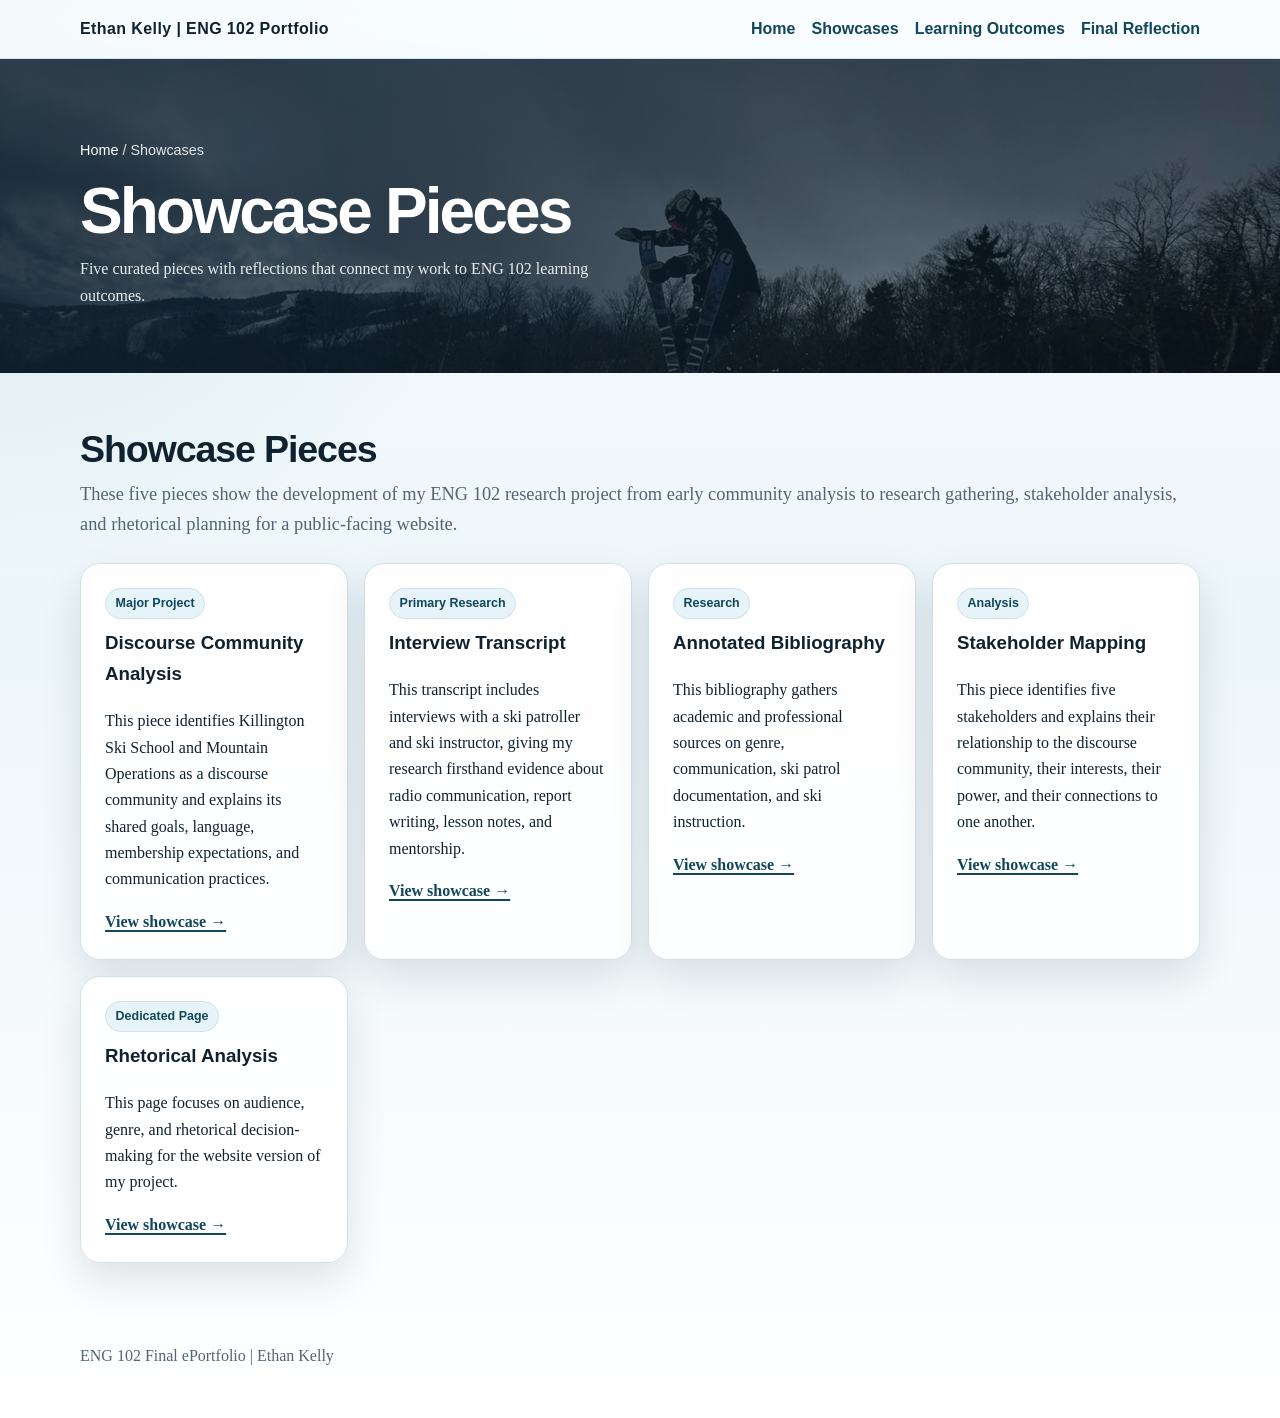
==== showcases.html @ 4ae59f8a "Publish site files for GitHub Pages" ====
<!doctype html><html lang="en"><head><meta charset="utf-8"><meta name="viewport" content="width=device-width, initial-scale=1"><title>Showcases | ENG 102 ePortfolio</title><link rel="stylesheet" href="assets/style.css"></head><body class="banner-jump"><header class="site-header"><nav class="nav"><div class="brand">Ethan Kelly | ENG 102 Portfolio</div><div class="nav-links"><a href="index.html">Home</a><a href="showcases.html">Showcases</a><a href="learning-outcomes.html">Learning Outcomes</a>
<a href="final-reflection.html">Final Reflection</a></div></nav></header><section class="page-hero"><div class="wrap"><div class="breadcrumb"><a href="index.html">Home</a> / Showcases</div><h1>Showcase Pieces</h1><p>Five curated pieces with reflections that connect my work to ENG 102 learning outcomes.</p></div></section><main><h2 class="section-title">Showcase Pieces</h2><p class="lede">These five pieces show the development of my ENG 102 research project from early community analysis to research gathering, stakeholder analysis, and rhetorical planning for a public-facing website.</p><div class="grid two"><div class="card"><span class="tag">Major Project</span><h3>Discourse Community Analysis</h3><p>This piece identifies Killington Ski School and Mountain Operations as a discourse community and explains its shared goals, language, membership expectations, and communication practices.</p><a href="discourse-community-analysis.html">View showcase →</a></div><div class="card"><span class="tag">Primary Research</span><h3>Interview Transcript</h3><p>This transcript includes interviews with a ski patroller and ski instructor, giving my research firsthand evidence about radio communication, report writing, lesson notes, and mentorship.</p><a href="interview-transcript.html">View showcase →</a></div><div class="card"><span class="tag">Research</span><h3>Annotated Bibliography</h3><p>This bibliography gathers academic and professional sources on genre, communication, ski patrol documentation, and ski instruction.</p><a href="annotated-bibliography.html">View showcase →</a></div><div class="card"><span class="tag">Analysis</span><h3>Stakeholder Mapping</h3><p>This piece identifies five stakeholders and explains their relationship to the discourse community, their interests, their power, and their connections to one another.</p><a href="stakeholder-mapping.html">View showcase →</a></div><div class="card"><span class="tag">Dedicated Page</span><h3>Rhetorical Analysis</h3><p>This page focuses on audience, genre, and rhetorical decision-making for the website version of my project.</p><a href="rhetorical-analysis.html">View showcase →</a></div></div></main><footer class="footer"><p>ENG 102 Final ePortfolio | Ethan Kelly</p></footer></body></html>
---- assets/style.css ----
:root {
  --bg: #eef5f8;
  --surface: #ffffff;
  --surface-strong: #f8fcfe;
  --text: #102230;
  --muted: #526575;
  --accent: #1f6f8b;
  --accent-dark: #12465b;
  --evergreen: #1f4136;
  --ice: #e6f4fa;
  --snow: #f9fdff;
  --border: #cfe1ea;
  --shadow: 0 18px 40px rgba(16, 34, 48, 0.12);
  --radius: 20px;
  --max-width: 1120px;
}


/* Page-specific banner images. Each uploaded ski photo is used no more than twice. */
body.banner-ridge {
  --banner-image: url("ski-group-ridge.jpg");
  --banner-position: center center;
}

body.banner-jump {
  --banner-image: url("ski-jump.jpg");
  --banner-position: center 42%;
}

body.banner-portrait {
  --banner-image: url("ski-mountain-portrait.jpg");
  --banner-position: center 38%;
}

body.banner-gradient {
  --banner-image: linear-gradient(135deg, rgba(16, 34, 48, 0.96), rgba(31, 111, 139, 0.78));
  --banner-position: center;
}

* {
  box-sizing: border-box;
}

html {
  font-size: 16px;
  scroll-behavior: smooth;
}

body {
  margin: 0;
  font-family: Georgia, "Times New Roman", serif;
  line-height: 1.65;
  color: var(--text);
  background:
    radial-gradient(circle at top left, rgba(31, 111, 139, 0.16), transparent 30%),
    linear-gradient(180deg, #f6fbfe 0%, #edf6fa 45%, #ffffff 100%);
}

a {
  color: var(--accent-dark);
}

a:hover,
a:focus-visible {
  color: var(--accent);
}

.site-header {
  position: sticky;
  top: 0;
  z-index: 10;
  backdrop-filter: blur(12px);
  background: rgba(248, 252, 254, 0.93);
  border-bottom: 1px solid rgba(207, 225, 234, 0.92);
}

.nav,
main,
.footer {
  width: min(calc(100% - 2rem), var(--max-width));
  margin: 0 auto;
}

.nav {
  display: flex;
  align-items: center;
  justify-content: space-between;
  gap: 1rem;
  padding: 1rem 0;
}

.brand,
.nav-links,
.kicker,
.btn,
.tag {
  font-family: Inter, "Segoe UI", Arial, sans-serif;
}

.brand {
  font-size: 1rem;
  font-weight: 800;
  letter-spacing: 0.025em;
}

.nav-links {
  display: flex;
  flex-wrap: wrap;
  gap: 1rem;
}

.nav-links a {
  text-decoration: none;
  font-weight: 700;
  color: var(--accent-dark);
}

.nav-links a[aria-current="page"] {
  text-decoration: underline;
  text-underline-offset: 0.25rem;
}

.hero {
  padding: 4.5rem 1rem 4rem;
  background:
    linear-gradient(90deg, rgba(16, 34, 48, 0.82), rgba(16, 34, 48, 0.45), rgba(16, 34, 48, 0.14)),
    var(--banner-image) var(--banner-position)/cover no-repeat;
  min-height: 72vh;
  display: grid;
  align-items: end;
}

.hero-inner {
  width: min(calc(100% - 2rem), 980px);
  margin: 0 auto;
  padding: 3rem;
  border: 1px solid rgba(255, 255, 255, 0.38);
  border-radius: 30px;
  background: rgba(248, 252, 254, 0.88);
  box-shadow: var(--shadow);
  backdrop-filter: blur(10px);
}

.kicker {
  display: inline-block;
  margin-bottom: 1rem;
  padding: 0.35rem 0.7rem;
  border: 1px solid rgba(31, 111, 139, 0.24);
  border-radius: 999px;
  background: rgba(230, 244, 250, 0.86);
  font-size: 0.8rem;
  font-weight: 800;
  letter-spacing: 0.14em;
  text-transform: uppercase;
  color: var(--accent-dark);
}

.hero h1,
.section-title,
.card h3,
.callout h2,
.page-hero h1 {
  font-family: Inter, "Segoe UI", Arial, sans-serif;
}

.hero h1 {
  margin: 0 0 1rem;
  font-size: clamp(2.25rem, 5vw, 4.6rem);
  line-height: 1.02;
  letter-spacing: -0.045em;
}

.hero p {
  max-width: 68ch;
  margin: 0;
  font-size: 1.13rem;
  color: #304456;
}

.hero-actions {
  display: flex;
  flex-wrap: wrap;
  gap: 0.85rem;
  margin-top: 1.75rem;
}

.btn {
  display: inline-flex;
  align-items: center;
  justify-content: center;
  min-height: 48px;
  padding: 0.8rem 1.2rem;
  border-radius: 999px;
  border: 1px solid var(--accent);
  text-decoration: none;
  font-weight: 800;
  transition: transform 160ms ease, box-shadow 160ms ease, background 160ms ease;
}

.btn:hover,
.btn:focus-visible {
  transform: translateY(-1px);
  box-shadow: 0 10px 20px rgba(31, 111, 139, 0.18);
}

.btn.primary {
  background: var(--accent);
  color: #fff;
}

.btn.secondary {
  background: rgba(255, 255, 255, 0.68);
  color: var(--accent-dark);
}

main {
  padding: 3.5rem 0 4rem;
}

.section-title {
  margin: 0 0 0.5rem;
  font-size: clamp(1.7rem, 3vw, 2.35rem);
  line-height: 1.1;
  letter-spacing: -0.03em;
}

.lede {
  margin: 0 0 1.5rem;
  font-size: 1.15rem;
  color: var(--muted);
}

.card,
.callout {
  padding: 1.5rem;
  border: 1px solid var(--border);
  border-radius: var(--radius);
  background: rgba(255, 255, 255, 0.94);
  box-shadow: var(--shadow);
}

.card + .callout {
  margin-top: 1.5rem;
}

.card p:last-child,
.callout p:last-child {
  margin-bottom: 0;
}

.callout {
  margin-top: 1.5rem;
  overflow: hidden;
  background:
    linear-gradient(135deg, rgba(18, 70, 91, 0.96), rgba(31, 65, 54, 0.94));
  color: white;
}

.callout p {
  color: rgba(255, 255, 255, 0.9);
}

.grid {
  display: grid;
  grid-template-columns: repeat(auto-fit, minmax(220px, 1fr));
  gap: 1rem;
  margin-top: 1.5rem;
}

.grid .card h3 {
  margin-top: 0;
}

.grid .card a {
  font-weight: 800;
  text-decoration-thickness: 2px;
  text-underline-offset: 0.18rem;
}

.page-hero {
  padding: 5rem 1rem 4rem;
  color: white;
  background:
    linear-gradient(90deg, rgba(16, 34, 48, 0.86), rgba(16, 34, 48, 0.5)),
    var(--banner-image) var(--banner-position)/cover no-repeat;
}

.page-hero .wrap {
  width: min(calc(100% - 2rem), var(--max-width));
  margin: 0 auto;
}

.page-hero h1 {
  margin: 0 0 0.75rem;
  font-size: clamp(2rem, 5vw, 4.1rem);
  line-height: 1.02;
  letter-spacing: -0.045em;
}

.page-hero p {
  max-width: 70ch;
  margin: 0;
  color: rgba(255, 255, 255, 0.9);
}

.breadcrumb {
  margin-bottom: 1rem;
  font-family: Inter, "Segoe UI", Arial, sans-serif;
  font-size: 0.9rem;
  color: rgba(255, 255, 255, 0.86);
}

.breadcrumb a {
  color: white;
  text-decoration: none;
}

.content-layout {
  display: grid;
  grid-template-columns: minmax(0, 1.2fr) minmax(280px, 0.75fr);
  gap: 1.25rem;
  align-items: start;
}

.embed {
  width: 100%;
  min-height: 760px;
  border: 1px solid var(--border);
  border-radius: var(--radius);
  background: white;
  box-shadow: var(--shadow);
}

.tag {
  display: inline-block;
  margin: 0 0.35rem 0.55rem 0;
  padding: 0.25rem 0.6rem;
  border-radius: 999px;
  border: 1px solid var(--border);
  background: var(--ice);
  color: var(--accent-dark);
  font-size: 0.78rem;
  font-weight: 800;
}

.outcomes-list {
  padding-left: 1.25rem;
  color: #263a48;
}

.quote {
  margin-top: 1rem;
  padding: 1rem;
  border-left: 5px solid var(--accent);
  border-radius: 12px;
  background: var(--ice);
  color: #263a48;
}

.footer {
  padding: 0 0 2rem;
  color: var(--muted);
}

@media (max-width: 820px) {
  .nav {
    flex-direction: column;
    align-items: flex-start;
  }

  .hero {
    padding-top: 3.5rem;
    min-height: auto;
  }

  .hero-inner {
    padding: 2rem 1.25rem;
  }

  .hero h1 {
    font-size: 2.35rem;
  }

  .content-layout {
    grid-template-columns: 1fr;
  }

  .embed {
    min-height: 560px;
  }
}
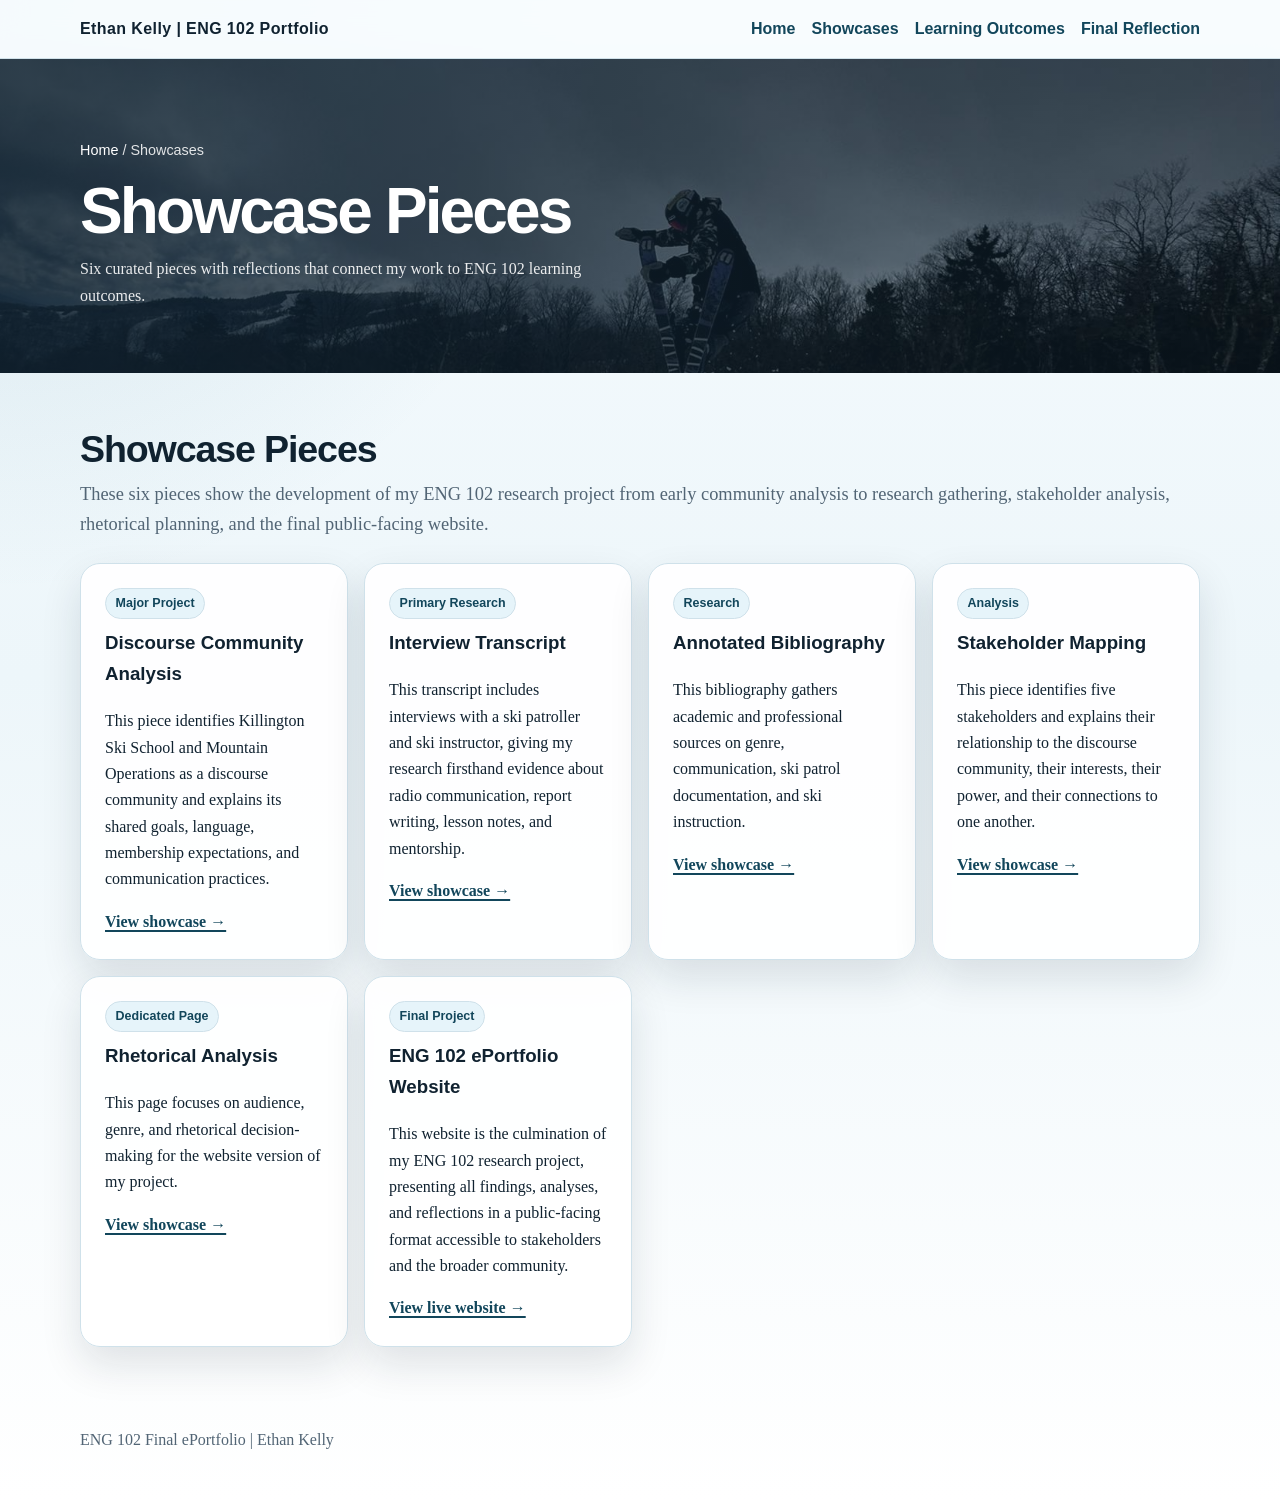
==== commit 243f2094: "Add ENG 102 ePortfolio website to showcases" ====
--- a/showcases.html
+++ b/showcases.html
@@ -1,2 +1,2 @@
 <!doctype html><html lang="en"><head><meta charset="utf-8"><meta name="viewport" content="width=device-width, initial-scale=1"><title>Showcases | ENG 102 ePortfolio</title><link rel="stylesheet" href="assets/style.css"></head><body class="banner-jump"><header class="site-header"><nav class="nav"><div class="brand">Ethan Kelly | ENG 102 Portfolio</div><div class="nav-links"><a href="index.html">Home</a><a href="showcases.html">Showcases</a><a href="learning-outcomes.html">Learning Outcomes</a>
-<a href="final-reflection.html">Final Reflection</a></div></nav></header><section class="page-hero"><div class="wrap"><div class="breadcrumb"><a href="index.html">Home</a> / Showcases</div><h1>Showcase Pieces</h1><p>Five curated pieces with reflections that connect my work to ENG 102 learning outcomes.</p></div></section><main><h2 class="section-title">Showcase Pieces</h2><p class="lede">These five pieces show the development of my ENG 102 research project from early community analysis to research gathering, stakeholder analysis, and rhetorical planning for a public-facing website.</p><div class="grid two"><div class="card"><span class="tag">Major Project</span><h3>Discourse Community Analysis</h3><p>This piece identifies Killington Ski School and Mountain Operations as a discourse community and explains its shared goals, language, membership expectations, and communication practices.</p><a href="discourse-community-analysis.html">View showcase →</a></div><div class="card"><span class="tag">Primary Research</span><h3>Interview Transcript</h3><p>This transcript includes interviews with a ski patroller and ski instructor, giving my research firsthand evidence about radio communication, report writing, lesson notes, and mentorship.</p><a href="interview-transcript.html">View showcase →</a></div><div class="card"><span class="tag">Research</span><h3>Annotated Bibliography</h3><p>This bibliography gathers academic and professional sources on genre, communication, ski patrol documentation, and ski instruction.</p><a href="annotated-bibliography.html">View showcase →</a></div><div class="card"><span class="tag">Analysis</span><h3>Stakeholder Mapping</h3><p>This piece identifies five stakeholders and explains their relationship to the discourse community, their interests, their power, and their connections to one another.</p><a href="stakeholder-mapping.html">View showcase →</a></div><div class="card"><span class="tag">Dedicated Page</span><h3>Rhetorical Analysis</h3><p>This page focuses on audience, genre, and rhetorical decision-making for the website version of my project.</p><a href="rhetorical-analysis.html">View showcase →</a></div></div></main><footer class="footer"><p>ENG 102 Final ePortfolio | Ethan Kelly</p></footer></body></html>
+<a href="final-reflection.html">Final Reflection</a></div></nav></header><section class="page-hero"><div class="wrap"><div class="breadcrumb"><a href="index.html">Home</a> / Showcases</div><h1>Showcase Pieces</h1><p>Six curated pieces with reflections that connect my work to ENG 102 learning outcomes.</p></div></section><main><h2 class="section-title">Showcase Pieces</h2><p class="lede">These six pieces show the development of my ENG 102 research project from early community analysis to research gathering, stakeholder analysis, rhetorical planning, and the final public-facing website.</p><div class="grid two"><div class="card"><span class="tag">Major Project</span><h3>Discourse Community Analysis</h3><p>This piece identifies Killington Ski School and Mountain Operations as a discourse community and explains its shared goals, language, membership expectations, and communication practices.</p><a href="discourse-community-analysis.html">View showcase →</a></div><div class="card"><span class="tag">Primary Research</span><h3>Interview Transcript</h3><p>This transcript includes interviews with a ski patroller and ski instructor, giving my research firsthand evidence about radio communication, report writing, lesson notes, and mentorship.</p><a href="interview-transcript.html">View showcase →</a></div><div class="card"><span class="tag">Research</span><h3>Annotated Bibliography</h3><p>This bibliography gathers academic and professional sources on genre, communication, ski patrol documentation, and ski instruction.</p><a href="annotated-bibliography.html">View showcase →</a></div><div class="card"><span class="tag">Analysis</span><h3>Stakeholder Mapping</h3><p>This piece identifies five stakeholders and explains their relationship to the discourse community, their interests, their power, and their connections to one another.</p><a href="stakeholder-mapping.html">View showcase →</a></div><div class="card"><span class="tag">Dedicated Page</span><h3>Rhetorical Analysis</h3><p>This page focuses on audience, genre, and rhetorical decision-making for the website version of my project.</p><a href="rhetorical-analysis.html">View showcase →</a></div><div class="card"><span class="tag">Final Project</span><h3>ENG 102 ePortfolio Website</h3><p>This website is the culmination of my ENG 102 research project, presenting all findings, analyses, and reflections in a public-facing format accessible to stakeholders and the broader community.</p><a href="https://Spazzy101.github.io/ENG-102-Eportfolio/" target="_blank">View live website →</a></div></div></main><footer class="footer"><p>ENG 102 Final ePortfolio | Ethan Kelly</p></footer></body></html>
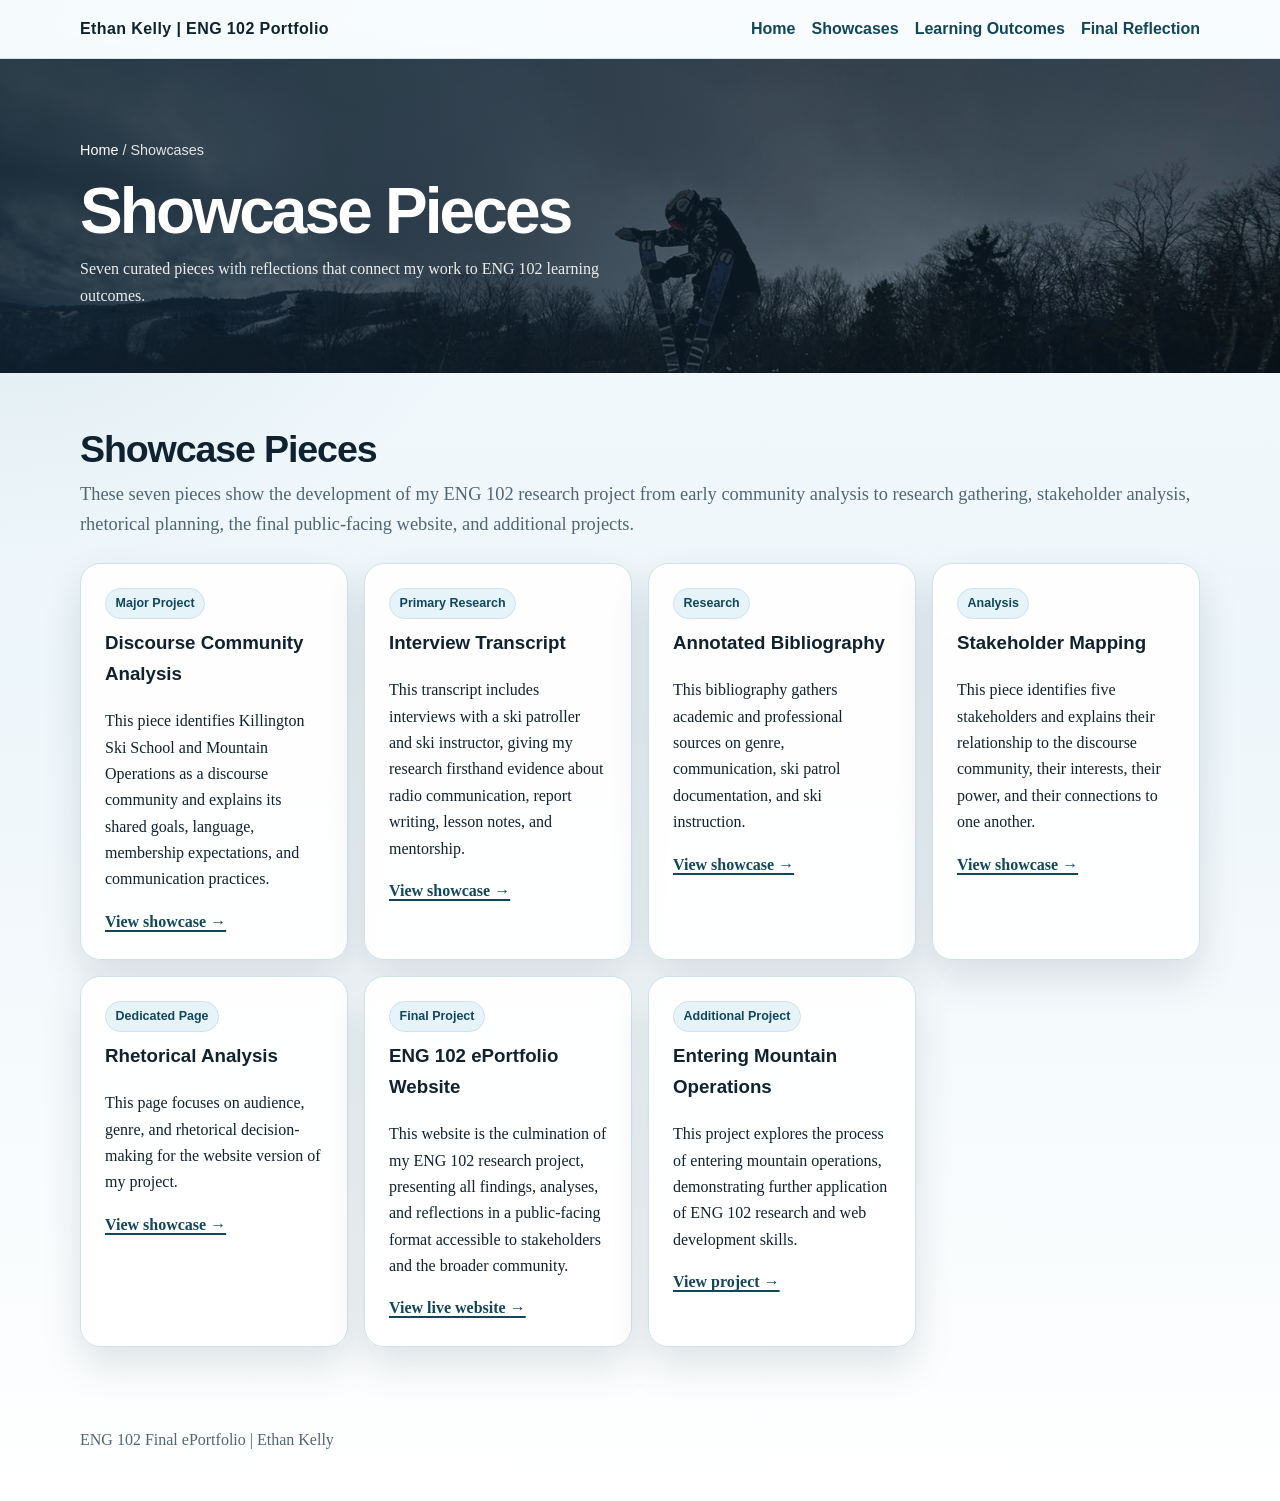
==== commit 1d369898: "Add Project 3 as seventh showcase piece" ====
--- a/showcases.html
+++ b/showcases.html
@@ -1,2 +1,2 @@
 <!doctype html><html lang="en"><head><meta charset="utf-8"><meta name="viewport" content="width=device-width, initial-scale=1"><title>Showcases | ENG 102 ePortfolio</title><link rel="stylesheet" href="assets/style.css"></head><body class="banner-jump"><header class="site-header"><nav class="nav"><div class="brand">Ethan Kelly | ENG 102 Portfolio</div><div class="nav-links"><a href="index.html">Home</a><a href="showcases.html">Showcases</a><a href="learning-outcomes.html">Learning Outcomes</a>
-<a href="final-reflection.html">Final Reflection</a></div></nav></header><section class="page-hero"><div class="wrap"><div class="breadcrumb"><a href="index.html">Home</a> / Showcases</div><h1>Showcase Pieces</h1><p>Six curated pieces with reflections that connect my work to ENG 102 learning outcomes.</p></div></section><main><h2 class="section-title">Showcase Pieces</h2><p class="lede">These six pieces show the development of my ENG 102 research project from early community analysis to research gathering, stakeholder analysis, rhetorical planning, and the final public-facing website.</p><div class="grid two"><div class="card"><span class="tag">Major Project</span><h3>Discourse Community Analysis</h3><p>This piece identifies Killington Ski School and Mountain Operations as a discourse community and explains its shared goals, language, membership expectations, and communication practices.</p><a href="discourse-community-analysis.html">View showcase →</a></div><div class="card"><span class="tag">Primary Research</span><h3>Interview Transcript</h3><p>This transcript includes interviews with a ski patroller and ski instructor, giving my research firsthand evidence about radio communication, report writing, lesson notes, and mentorship.</p><a href="interview-transcript.html">View showcase →</a></div><div class="card"><span class="tag">Research</span><h3>Annotated Bibliography</h3><p>This bibliography gathers academic and professional sources on genre, communication, ski patrol documentation, and ski instruction.</p><a href="annotated-bibliography.html">View showcase →</a></div><div class="card"><span class="tag">Analysis</span><h3>Stakeholder Mapping</h3><p>This piece identifies five stakeholders and explains their relationship to the discourse community, their interests, their power, and their connections to one another.</p><a href="stakeholder-mapping.html">View showcase →</a></div><div class="card"><span class="tag">Dedicated Page</span><h3>Rhetorical Analysis</h3><p>This page focuses on audience, genre, and rhetorical decision-making for the website version of my project.</p><a href="rhetorical-analysis.html">View showcase →</a></div><div class="card"><span class="tag">Final Project</span><h3>ENG 102 ePortfolio Website</h3><p>This website is the culmination of my ENG 102 research project, presenting all findings, analyses, and reflections in a public-facing format accessible to stakeholders and the broader community.</p><a href="https://Spazzy101.github.io/ENG-102-Eportfolio/" target="_blank">View live website →</a></div></div></main><footer class="footer"><p>ENG 102 Final ePortfolio | Ethan Kelly</p></footer></body></html>
+<a href="final-reflection.html">Final Reflection</a></div></nav></header><section class="page-hero"><div class="wrap"><div class="breadcrumb"><a href="index.html">Home</a> / Showcases</div><h1>Showcase Pieces</h1><p>Seven curated pieces with reflections that connect my work to ENG 102 learning outcomes.</p></div></section><main><h2 class="section-title">Showcase Pieces</h2><p class="lede">These seven pieces show the development of my ENG 102 research project from early community analysis to research gathering, stakeholder analysis, rhetorical planning, the final public-facing website, and additional projects.</p><div class="grid two"><div class="card"><span class="tag">Major Project</span><h3>Discourse Community Analysis</h3><p>This piece identifies Killington Ski School and Mountain Operations as a discourse community and explains its shared goals, language, membership expectations, and communication practices.</p><a href="discourse-community-analysis.html">View showcase →</a></div><div class="card"><span class="tag">Primary Research</span><h3>Interview Transcript</h3><p>This transcript includes interviews with a ski patroller and ski instructor, giving my research firsthand evidence about radio communication, report writing, lesson notes, and mentorship.</p><a href="interview-transcript.html">View showcase →</a></div><div class="card"><span class="tag">Research</span><h3>Annotated Bibliography</h3><p>This bibliography gathers academic and professional sources on genre, communication, ski patrol documentation, and ski instruction.</p><a href="annotated-bibliography.html">View showcase →</a></div><div class="card"><span class="tag">Analysis</span><h3>Stakeholder Mapping</h3><p>This piece identifies five stakeholders and explains their relationship to the discourse community, their interests, their power, and their connections to one another.</p><a href="stakeholder-mapping.html">View showcase →</a></div><div class="card"><span class="tag">Dedicated Page</span><h3>Rhetorical Analysis</h3><p>This page focuses on audience, genre, and rhetorical decision-making for the website version of my project.</p><a href="rhetorical-analysis.html">View showcase →</a></div><div class="card"><span class="tag">Final Project</span><h3>ENG 102 ePortfolio Website</h3><p>This website is the culmination of my ENG 102 research project, presenting all findings, analyses, and reflections in a public-facing format accessible to stakeholders and the broader community.</p><a href="https://Spazzy101.github.io/ENG-102-Eportfolio/" target="_blank">View live website →</a></div><div class="card"><span class="tag">Additional Project</span><h3>Entering Mountain Operations</h3><p>This project explores the process of entering mountain operations, demonstrating further application of ENG 102 research and web development skills.</p><a href="Project%203/index.html">View project →</a></div></div></main><footer class="footer"><p>ENG 102 Final ePortfolio | Ethan Kelly</p></footer></body></html>
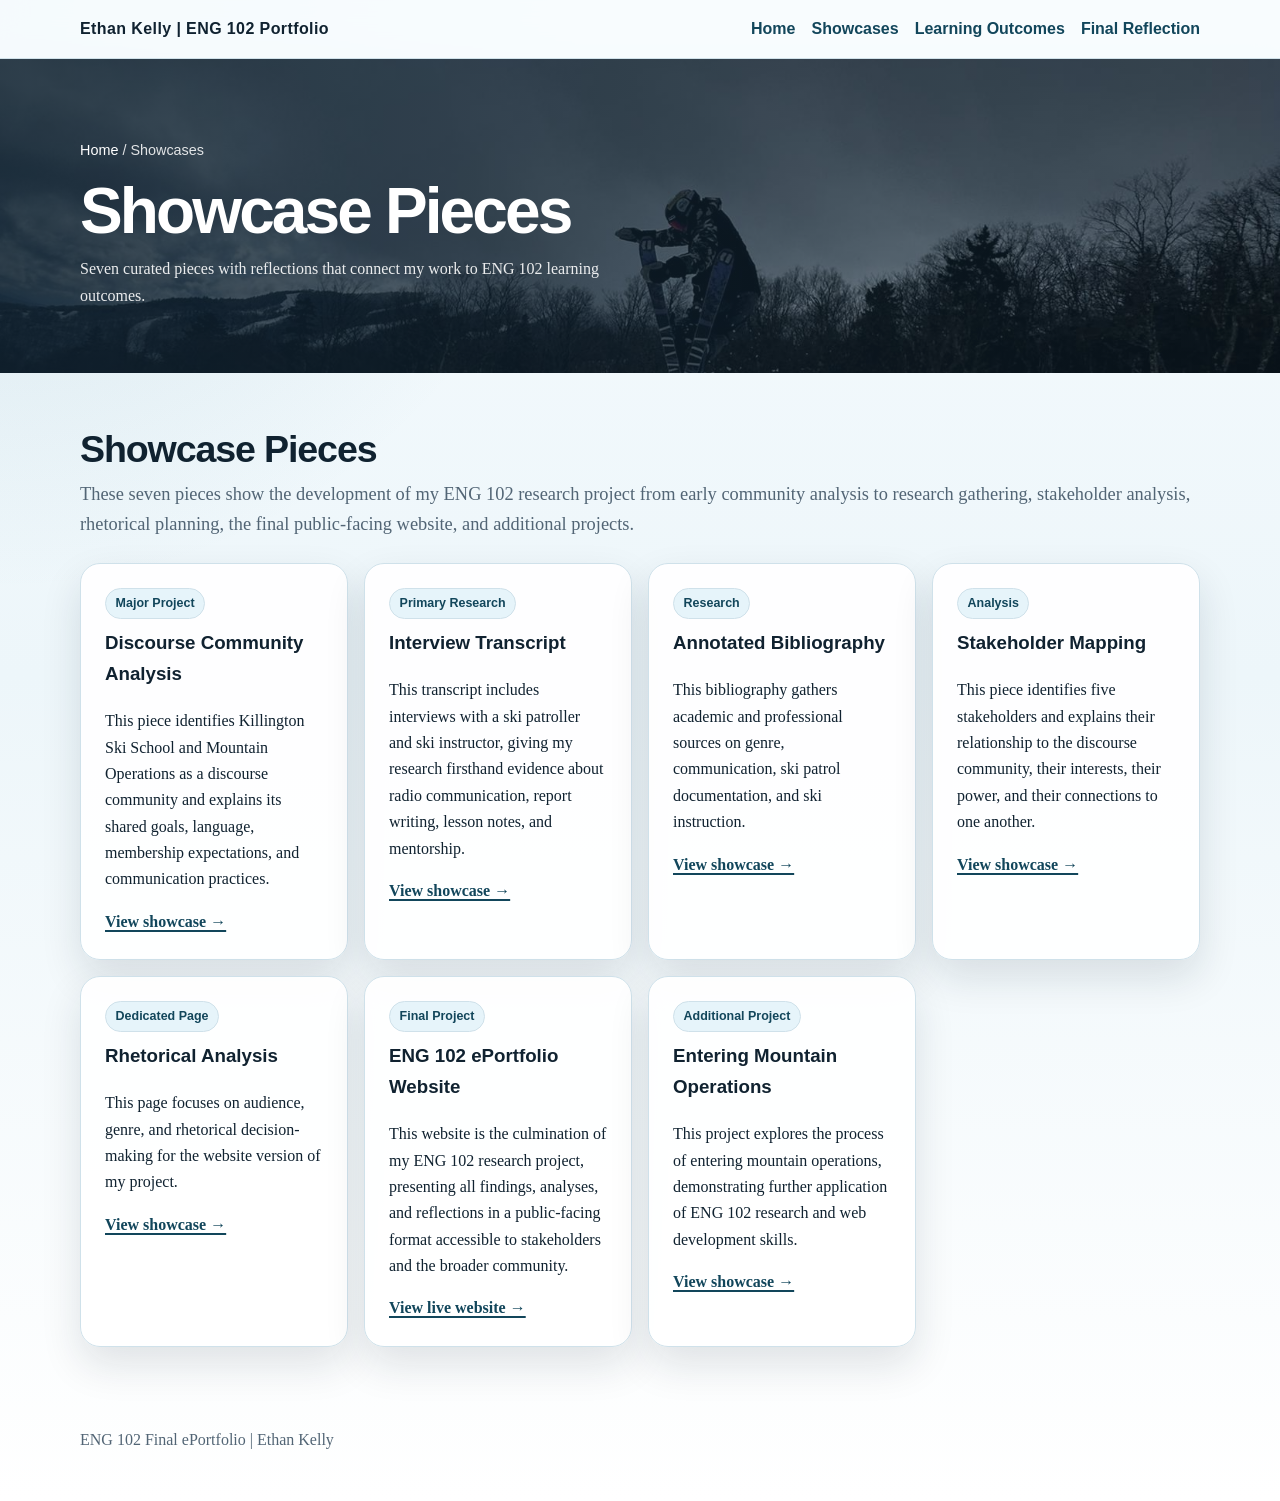
==== commit a06e15c9: "Embed Project 3 site in portfolio via new showcase page" ====
--- a/showcases.html
+++ b/showcases.html
@@ -1,2 +1,2 @@
 <!doctype html><html lang="en"><head><meta charset="utf-8"><meta name="viewport" content="width=device-width, initial-scale=1"><title>Showcases | ENG 102 ePortfolio</title><link rel="stylesheet" href="assets/style.css"></head><body class="banner-jump"><header class="site-header"><nav class="nav"><div class="brand">Ethan Kelly | ENG 102 Portfolio</div><div class="nav-links"><a href="index.html">Home</a><a href="showcases.html">Showcases</a><a href="learning-outcomes.html">Learning Outcomes</a>
-<a href="final-reflection.html">Final Reflection</a></div></nav></header><section class="page-hero"><div class="wrap"><div class="breadcrumb"><a href="index.html">Home</a> / Showcases</div><h1>Showcase Pieces</h1><p>Seven curated pieces with reflections that connect my work to ENG 102 learning outcomes.</p></div></section><main><h2 class="section-title">Showcase Pieces</h2><p class="lede">These seven pieces show the development of my ENG 102 research project from early community analysis to research gathering, stakeholder analysis, rhetorical planning, the final public-facing website, and additional projects.</p><div class="grid two"><div class="card"><span class="tag">Major Project</span><h3>Discourse Community Analysis</h3><p>This piece identifies Killington Ski School and Mountain Operations as a discourse community and explains its shared goals, language, membership expectations, and communication practices.</p><a href="discourse-community-analysis.html">View showcase →</a></div><div class="card"><span class="tag">Primary Research</span><h3>Interview Transcript</h3><p>This transcript includes interviews with a ski patroller and ski instructor, giving my research firsthand evidence about radio communication, report writing, lesson notes, and mentorship.</p><a href="interview-transcript.html">View showcase →</a></div><div class="card"><span class="tag">Research</span><h3>Annotated Bibliography</h3><p>This bibliography gathers academic and professional sources on genre, communication, ski patrol documentation, and ski instruction.</p><a href="annotated-bibliography.html">View showcase →</a></div><div class="card"><span class="tag">Analysis</span><h3>Stakeholder Mapping</h3><p>This piece identifies five stakeholders and explains their relationship to the discourse community, their interests, their power, and their connections to one another.</p><a href="stakeholder-mapping.html">View showcase →</a></div><div class="card"><span class="tag">Dedicated Page</span><h3>Rhetorical Analysis</h3><p>This page focuses on audience, genre, and rhetorical decision-making for the website version of my project.</p><a href="rhetorical-analysis.html">View showcase →</a></div><div class="card"><span class="tag">Final Project</span><h3>ENG 102 ePortfolio Website</h3><p>This website is the culmination of my ENG 102 research project, presenting all findings, analyses, and reflections in a public-facing format accessible to stakeholders and the broader community.</p><a href="https://Spazzy101.github.io/ENG-102-Eportfolio/" target="_blank">View live website →</a></div><div class="card"><span class="tag">Additional Project</span><h3>Entering Mountain Operations</h3><p>This project explores the process of entering mountain operations, demonstrating further application of ENG 102 research and web development skills.</p><a href="Project%203/index.html">View project →</a></div></div></main><footer class="footer"><p>ENG 102 Final ePortfolio | Ethan Kelly</p></footer></body></html>
+<a href="final-reflection.html">Final Reflection</a></div></nav></header><section class="page-hero"><div class="wrap"><div class="breadcrumb"><a href="index.html">Home</a> / Showcases</div><h1>Showcase Pieces</h1><p>Seven curated pieces with reflections that connect my work to ENG 102 learning outcomes.</p></div></section><main><h2 class="section-title">Showcase Pieces</h2><p class="lede">These seven pieces show the development of my ENG 102 research project from early community analysis to research gathering, stakeholder analysis, rhetorical planning, the final public-facing website, and additional projects.</p><div class="grid two"><div class="card"><span class="tag">Major Project</span><h3>Discourse Community Analysis</h3><p>This piece identifies Killington Ski School and Mountain Operations as a discourse community and explains its shared goals, language, membership expectations, and communication practices.</p><a href="discourse-community-analysis.html">View showcase →</a></div><div class="card"><span class="tag">Primary Research</span><h3>Interview Transcript</h3><p>This transcript includes interviews with a ski patroller and ski instructor, giving my research firsthand evidence about radio communication, report writing, lesson notes, and mentorship.</p><a href="interview-transcript.html">View showcase →</a></div><div class="card"><span class="tag">Research</span><h3>Annotated Bibliography</h3><p>This bibliography gathers academic and professional sources on genre, communication, ski patrol documentation, and ski instruction.</p><a href="annotated-bibliography.html">View showcase →</a></div><div class="card"><span class="tag">Analysis</span><h3>Stakeholder Mapping</h3><p>This piece identifies five stakeholders and explains their relationship to the discourse community, their interests, their power, and their connections to one another.</p><a href="stakeholder-mapping.html">View showcase →</a></div><div class="card"><span class="tag">Dedicated Page</span><h3>Rhetorical Analysis</h3><p>This page focuses on audience, genre, and rhetorical decision-making for the website version of my project.</p><a href="rhetorical-analysis.html">View showcase →</a></div><div class="card"><span class="tag">Final Project</span><h3>ENG 102 ePortfolio Website</h3><p>This website is the culmination of my ENG 102 research project, presenting all findings, analyses, and reflections in a public-facing format accessible to stakeholders and the broader community.</p><a href="https://Spazzy101.github.io/ENG-102-Eportfolio/" target="_blank">View live website →</a></div><div class="card"><span class="tag">Additional Project</span><h3>Entering Mountain Operations</h3><p>This project explores the process of entering mountain operations, demonstrating further application of ENG 102 research and web development skills.</p><a href="entering-mountain-operations.html">View showcase →</a></div></div></main><footer class="footer"><p>ENG 102 Final ePortfolio | Ethan Kelly</p></footer></body></html>
